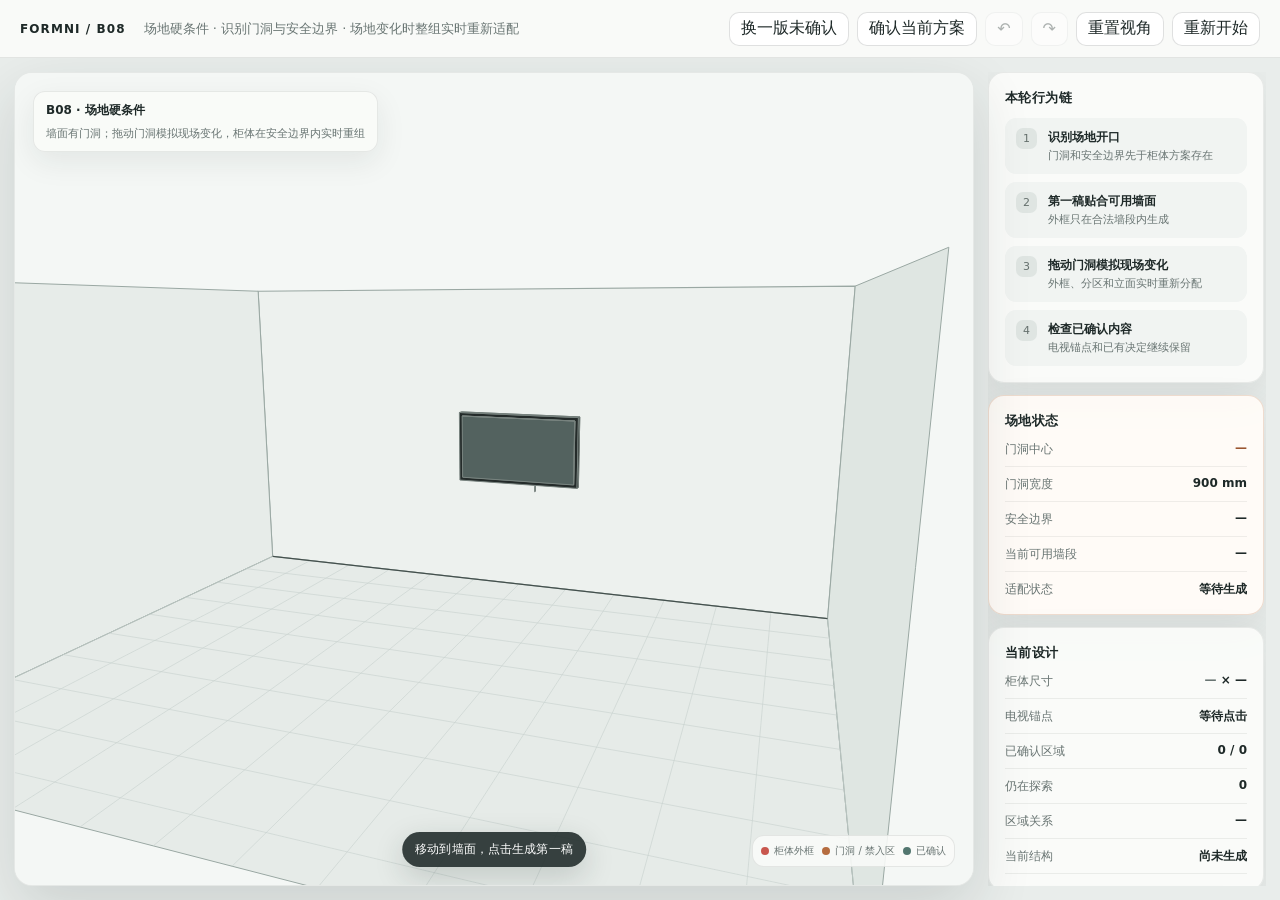
==== formni-b08/index.html @ ba7d4d64 "Add B08 site-constraint prototype" ====
<!doctype html>
<html lang="zh-CN">
<head>
<meta charset="utf-8" />
<meta name="viewport" content="width=device-width,initial-scale=1,maximum-scale=1" />
<title>Formni · B08 场地硬条件</title>
<link rel="stylesheet" href="../formni-b02/style.css" />
<style>
.region-menu{position:absolute;display:none;width:258px;padding:10px;border-radius:14px;background:rgba(250,251,249,.97);border:1px solid rgba(30,41,40,.12);box-shadow:0 18px 48px rgba(28,42,39,.2);z-index:20}
.region-menu.show{display:block}.menu-title{font-size:11px;font-weight:750;padding:2px 4px 8px}.menu-label{padding:8px 4px 6px;font-size:10px;color:#74807d;border-top:1px solid rgba(30,41,40,.08);margin-top:8px}
.menu-actions{display:grid;grid-template-columns:1fr 1fr;gap:6px}.menu-actions button{height:32px;padding:0 7px;font-size:11px;border-radius:9px}
.structure-actions button.active,.facade-actions button.active,.convergence-actions button.active{background:#32777c;color:#fff;border-color:#32777c}.structure-actions button.auto-active,.facade-actions button.auto-active{background:#dcebea;color:#245c60;border-color:rgba(50,119,124,.35)}
.convergence-actions button.confirmed{background:#52766f;color:#fff;border-color:#52766f}.convergence-actions button.explore{background:#edf3f1;color:#315c58;border-color:rgba(49,92,88,.25)}
.line{width:12px;height:3px;border-radius:2px;background:#d69235}.structure-dot{width:8px;height:8px;border-radius:50%;background:#5f817b}.decision-dot{width:8px;height:8px;border-radius:50%;background:#52766f}.site-dot{width:8px;height:8px;border-radius:50%;background:#b56c3f}
.side{overflow:auto;padding-right:2px}.side::-webkit-scrollbar{width:6px}.side::-webkit-scrollbar-thumb{background:rgba(30,41,40,.16);border-radius:6px}
.site-card{border-color:rgba(181,108,63,.22);background:rgba(255,251,247,.96)}
.site-state{color:#9a552f}.priority-list{display:grid;gap:6px;font-size:11px;color:#65706d}.priority-list div{display:flex;gap:8px;align-items:center}.priority-list b{width:18px;height:18px;border-radius:6px;background:#edf1ef;display:grid;place-items:center;font-size:10px;color:#3c4946}
</style>
</head>
<body>
<div class="app">
<header>
  <div class="brand">FORMNI / B08</div>
  <div class="title">场地硬条件 · 识别门洞与安全边界 · 场地变化时整组实时重新适配</div>
  <div class="spacer"></div>
  <div class="actions">
    <button id="nextSchemeBtn">换一版未确认</button>
    <button id="confirmAllBtn">确认当前方案</button>
    <button id="undoBtn" title="撤销">↶</button><button id="redoBtn" title="重做">↷</button>
    <button id="viewBtn">重置视角</button><button id="resetBtn">重新开始</button>
  </div>
</header>
<main>
<section class="viewport" id="viewport">
  <canvas id="canvas" aria-label="Formni 三维场地硬条件实验"></canvas>
  <div class="top-note"><b>B08 · 场地硬条件</b><span>墙面有门洞；拖动门洞模拟现场变化，柜体在安全边界内实时重组</span></div>
  <div class="prompt" id="prompt">移动到墙面，点击生成第一稿</div>
  <div class="axis-legend">
    <div class="axis-chip"><i class="dot" style="background:var(--red)"></i>柜体外框</div>
    <div class="axis-chip"><i class="site-dot"></i>门洞 / 禁入区</div>
    <div class="axis-chip"><i class="decision-dot"></i>已确认</div>
  </div>
  <div class="toast" id="toast"></div>
  <div class="region-menu" id="regionMenu">
    <div class="menu-title" id="menuTitle">功能区</div>
    <div class="menu-actions">
      <button id="splitBtn">分成两格</button><button id="mergeLeftBtn">向左合并</button>
      <button id="mergeRightBtn">向右合并</button><button id="equalBtn">整侧均分</button>
      <button id="lockBtn">锁定宽度</button>
    </div>
    <div class="menu-label">这一格怎样实现</div>
    <div class="menu-actions structure-actions">
      <button id="autoStructureBtn">系统判断</button><button id="closedStructureBtn">门柜</button>
      <button id="openStructureBtn">开放架</button><button id="drawerStructureBtn">抽屉组</button>
      <button id="mixedStructureBtn">门＋开放</button>
    </div>
    <div class="menu-label">整个立面怎样组织</div>
    <div class="menu-actions facade-actions">
      <button id="facadeAlignBtn">横线贯通</button><button id="facadeFocusBtn">设为重点</button>
      <button id="facadeBackgroundBtn">设为背景</button><button id="facadeAutoBtn">自动主次</button>
      <button id="facadeLessBtn">开放更少</button><button id="facadeMoreBtn">开放更多</button>
    </div>
    <div class="menu-label">这一格是否已经确定</div>
    <div class="menu-actions convergence-actions">
      <button id="confirmRegionBtn">确认这一格</button><button id="exploreRegionBtn">继续探索</button>
      <button id="nextLocalBtn">换一个可能</button>
    </div>
  </div>
  <div id="conflictPanel" style="display:none"><span id="conflictTitle"></span><span id="conflictText"></span><button id="adaptConflictBtn"></button><button id="releaseConflictBtn"></button><button id="keepConflictBtn"></button></div>
</section>
<aside class="side">
  <div class="card"><h3>本轮行为链</h3><div class="steps">
    <div class="step" id="stepSite"><div class="n">1</div><div><b>识别场地开口</b><span>门洞和安全边界先于柜体方案存在</span></div></div>
    <div class="step" id="stepFit"><div class="n">2</div><div><b>第一稿贴合可用墙面</b><span>外框只在合法墙段内生成</span></div></div>
    <div class="step" id="stepSiteChange"><div class="n">3</div><div><b>拖动门洞模拟现场变化</b><span>外框、分区和立面实时重新分配</span></div></div>
    <div class="step" id="stepSiteRetest"><div class="n">4</div><div><b>检查已确认内容</b><span>电视锚点和已有决定继续保留</span></div></div>
    <div class="step" id="stepConvergence" style="display:none"></div><div class="step" id="stepAlternative" style="display:none"></div><div class="step" id="stepConvergenceRetest" style="display:none"></div><div class="step" id="stepConflict" style="display:none"></div><div class="step" id="stepResolve" style="display:none"></div><div class="step" id="stepConflictRetest" style="display:none"></div><div class="step" id="stepWall" style="display:none"></div><div class="step" id="stepSeed" style="display:none"></div><div class="step" id="stepAnchor" style="display:none"></div><div class="step" id="stepRegion" style="display:none"></div><div class="step" id="stepRelation" style="display:none"></div><div class="step" id="stepRetest" style="display:none"></div><div class="step" id="stepStructure" style="display:none"></div><div class="step" id="stepStructureRetest" style="display:none"></div><div class="step" id="stepFacade" style="display:none"></div><div class="step" id="stepFacadeRetest" style="display:none"></div><div class="step" id="stepShape" style="display:none"></div>
  </div></div>
  <div class="card site-card"><h3>场地状态</h3><div class="state">
    <div class="row"><span>门洞中心</span><strong id="doorState" class="site-state">—</strong></div>
    <div class="row"><span>门洞宽度</span><strong id="doorWidthState">900 mm</strong></div>
    <div class="row"><span>安全边界</span><strong id="doorClearState">—</strong></div>
    <div class="row"><span>当前可用墙段</span><strong id="usableState">—</strong></div>
    <div class="row"><span>适配状态</span><strong id="siteFitState">等待生成</strong></div>
  </div></div>
  <div class="card"><h3>当前设计</h3><div class="state">
    <div class="row"><span>柜体尺寸</span><strong><span id="widthState">—</span> × <span id="heightState">—</span></strong></div>
    <div class="row"><span>电视锚点</span><strong id="tvState">未确认</strong></div>
    <div class="row"><span>已确认区域</span><strong id="confirmedState">0 / 0</strong></div>
    <div class="row"><span>仍在探索</span><strong id="exploringState">0</strong></div>
    <div class="row"><span>区域关系</span><strong id="relationState">—</strong></div>
    <div class="row"><span>当前结构</span><strong id="structureState">尚未生成</strong></div>
    <div style="display:none"><span id="generationState"></span><span id="decisionState"></span><span id="convergenceBar"></span><span id="targetWidthState"></span><span id="minWidthState"></span><span id="conflictReasonState"></span><span id="structureChoiceState"></span><span id="facadeDatumState"></span><span id="facadeRoleState"></span><span id="facadeOpenState"></span><span id="wallState"></span><span id="depthState"></span><span id="bottomState"></span><span id="backState"></span><span id="tvPositionState"></span><span id="leftState"></span><span id="rightState"></span><span id="selectionState"></span></div>
  </div></div>
  <div class="card"><h3>本轮规则</h3><div class="rule">
    <b>硬条件先行：</b>门洞及其安全余量先形成禁入区，柜体不能越过。<br>
    <b>实时适配：</b>拖动门洞时，外框立即贴合新的可用墙段，区域关系随之重新分配。<br>
    <b>不改身份：</b>电视、锁定尺寸、明确结构和已确认局部继续保留。<br>
    <b>场地高优先级：</b>系统审美和自动造型必须让位于建筑开口。
  </div></div>
  <div class="footer">本轮只加入一个门洞硬条件，用来验证“真实场地变化如何改写方案”。</div>
</aside>
</main>
</div>
<script src="../formni-b02/app-1.js"></script>
<script src="../formni-b02/app-2.js"></script>
<script src="../formni-b02/app-3.js"></script>
<script src="../formni-b02/app-4.js"></script>
<script src="../formni-b03/b03.js"></script>
<script src="../formni-b04/b04.js"></script>
<script src="../formni-b05/b05.js"></script>
<script src="../formni-b06/b06.js"></script>
<script src="../formni-b07/b07.js"></script>
<script src="b08.js"></script>
</body>
</html>
---- formni-b02/style.css ----
:root{
    --bg:#e9edeb;
    --paper:#f8faf8;
    --line:#1e2928;
    --muted:#697573;
    --accent:#32777c;
    --accent-soft:#dcebea;
    --red:#c8564d;
    --blue:#4b78bb;
    --green:#4f916e;
    --gold:#c8973b;
    --shadow:0 22px 60px rgba(28,42,39,.14);
  }
  *{box-sizing:border-box}
  html,body{height:100%;margin:0;overflow:hidden;background:var(--bg);font-family:Inter,"PingFang SC","Microsoft YaHei",system-ui,sans-serif;color:var(--line)}
  button{font:inherit}
  .app{height:100%;display:grid;grid-template-rows:58px 1fr}
  header{display:flex;align-items:center;gap:18px;padding:0 20px;background:rgba(250,251,249,.94);border-bottom:1px solid rgba(30,41,40,.1);backdrop-filter:blur(18px);z-index:10}
  .brand{font-size:12px;font-weight:780;letter-spacing:.09em}
  .title{font-size:13px;color:var(--muted)}
  .spacer{flex:1}
  .actions{display:flex;gap:8px}
  button{height:34px;border:1px solid rgba(30,41,40,.14);border-radius:10px;background:#fff;color:var(--line);padding:0 11px;cursor:pointer;transition:.16s}
  button:hover{background:#f5f9f7;border-color:rgba(50,119,124,.45)}
  button:disabled{opacity:.35;cursor:default}
  main{min-height:0;display:grid;grid-template-columns:minmax(0,1fr) 278px;gap:14px;padding:14px}
  .viewport{position:relative;min-width:0;overflow:hidden;border-radius:18px;background:#f6f8f6;border:1px solid rgba(30,41,40,.08);box-shadow:var(--shadow)}
  canvas{width:100%;height:100%;display:block;touch-action:none;user-select:none;cursor:default}
  .top-note{position:absolute;left:18px;top:18px;padding:10px 12px;border-radius:12px;background:rgba(250,251,249,.9);border:1px solid rgba(30,41,40,.09);box-shadow:0 10px 30px rgba(28,42,39,.08);pointer-events:none}
  .top-note b{display:block;font-size:12px;margin-bottom:3px}
  .top-note span{font-size:11px;color:var(--muted)}
  .prompt{position:absolute;left:50%;bottom:18px;transform:translateX(-50%);padding:9px 13px;border-radius:999px;background:rgba(30,41,40,.88);color:white;font-size:12px;letter-spacing:.01em;pointer-events:none;white-space:nowrap;box-shadow:0 10px 30px rgba(28,42,39,.18)}
  .axis-legend{position:absolute;right:18px;bottom:18px;display:flex;gap:8px;padding:8px;border-radius:12px;background:rgba(250,251,249,.88);border:1px solid rgba(30,41,40,.09);pointer-events:none}
  .axis-chip{display:flex;align-items:center;gap:5px;font-size:10px;color:var(--muted)}
  .dot{width:8px;height:8px;border-radius:50%}
  .side{display:flex;flex-direction:column;gap:12px;min-height:0}
  .card{padding:16px;border-radius:16px;background:rgba(250,251,249,.96);border:1px solid rgba(30,41,40,.08);box-shadow:0 14px 38px rgba(28,42,39,.09)}
  .card h3{margin:0 0 11px;font-size:13px;letter-spacing:.03em}
  .state{display:grid;gap:9px}
  .row{display:flex;justify-content:space-between;gap:12px;padding-bottom:8px;border-bottom:1px solid rgba(30,41,40,.07);font-size:12px}
  .row:last-child{border-bottom:0;padding-bottom:0}
  .row span:first-child{color:var(--muted)}
  .row strong{text-align:right;font-weight:670}
  .steps{display:grid;gap:8px}
  .step{display:grid;grid-template-columns:23px 1fr;gap:9px;padding:9px 10px;border:1px solid transparent;border-radius:11px;background:#f1f4f2}
  .step .n{width:21px;height:21px;border-radius:7px;background:#dfe5e2;color:#66716e;display:grid;place-items:center;font-size:11px}
  .step b{display:block;font-size:12px;margin:1px 0 2px}
  .step span{display:block;font-size:11px;color:var(--muted);line-height:1.45}
  .step.on{background:var(--accent-soft);border-color:rgba(50,119,124,.2)}
  .step.on .n{background:var(--accent);color:white}
  .rule{font-size:11px;line-height:1.65;color:var(--muted)}
  .rule b{color:var(--line)}
  .footer{margin-top:auto;padding:0 8px 4px;font-size:11px;color:var(--muted);line-height:1.55}
  .toast{position:absolute;left:50%;top:18px;transform:translate(-50%,-10px);opacity:0;transition:.2s;padding:9px 12px;border-radius:10px;background:#1e2928;color:#fff;font-size:12px;pointer-events:none}
  .toast.show{opacity:1;transform:translate(-50%,0)}
  @media(max-width:920px){main{grid-template-columns:1fr}.side{display:none}.title{display:none}}
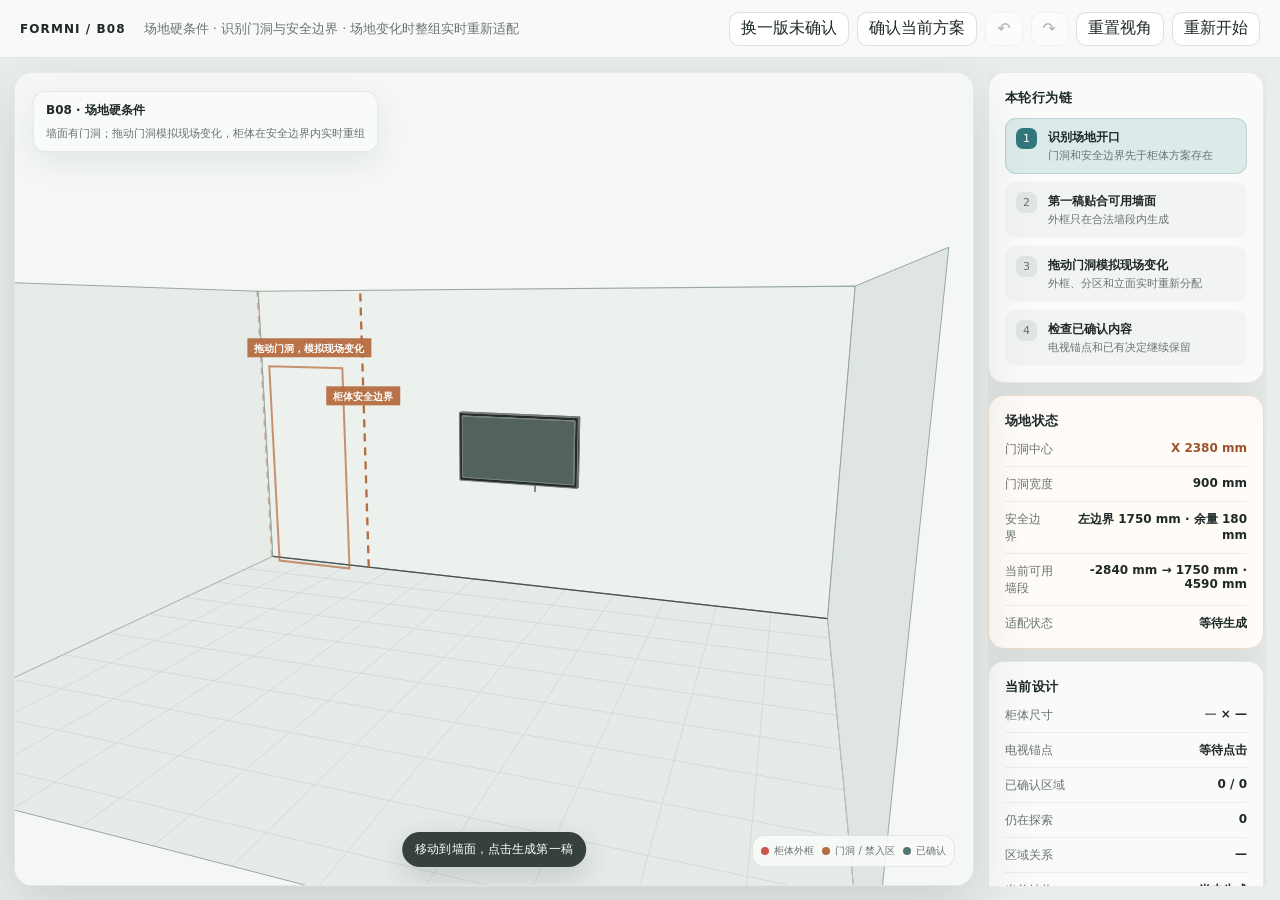
==== commit e67bf250: "Restore B07 conflict UI in B08" ====
--- a/formni-b08/index.html
+++ b/formni-b08/index.html
@@ -14,7 +14,9 @@
 .line{width:12px;height:3px;border-radius:2px;background:#d69235}.structure-dot{width:8px;height:8px;border-radius:50%;background:#5f817b}.decision-dot{width:8px;height:8px;border-radius:50%;background:#52766f}.site-dot{width:8px;height:8px;border-radius:50%;background:#b56c3f}
 .side{overflow:auto;padding-right:2px}.side::-webkit-scrollbar{width:6px}.side::-webkit-scrollbar-thumb{background:rgba(30,41,40,.16);border-radius:6px}
 .site-card{border-color:rgba(181,108,63,.22);background:rgba(255,251,247,.96)}
-.site-state{color:#9a552f}.priority-list{display:grid;gap:6px;font-size:11px;color:#65706d}.priority-list div{display:flex;gap:8px;align-items:center}.priority-list b{width:18px;height:18px;border-radius:6px;background:#edf1ef;display:grid;place-items:center;font-size:10px;color:#3c4946}
+.site-state{color:#9a552f}.constraint-dot{width:8px;height:8px;border-radius:50%;background:#bd5147}.priority-list{display:grid;gap:6px;font-size:11px;color:#65706d}.priority-list div{display:flex;gap:8px;align-items:center}.priority-list b{width:18px;height:18px;border-radius:6px;background:#edf1ef;display:grid;place-items:center;font-size:10px;color:#3c4946}
+.conflict-panel{position:absolute;left:50%;top:72px;transform:translate(-50%,-12px);width:min(520px,calc(100% - 36px));padding:14px 15px;border-radius:15px;background:rgba(255,249,247,.97);border:1px solid rgba(189,81,71,.35);box-shadow:0 18px 50px rgba(95,35,31,.18);z-index:25;opacity:0;pointer-events:none;transition:.18s}
+.conflict-panel.show{opacity:1;transform:translate(-50%,0);pointer-events:auto}.conflict-head{display:flex;align-items:center;gap:9px;font-size:12px;font-weight:780;color:#8d332c}.conflict-text{font-size:11px;line-height:1.55;color:#6f4b47;margin:7px 0 10px}.conflict-actions{display:flex;gap:7px;flex-wrap:wrap}.conflict-actions button{height:31px;font-size:11px}.conflict-actions .danger{background:#bd5147;color:#fff;border-color:#bd5147}.conflict-actions .soft{background:#fff2ef;color:#8d332c;border-color:rgba(189,81,71,.25)}
 </style>
 </head>
 <body>
@@ -66,7 +68,15 @@
       <button id="nextLocalBtn">换一个可能</button>
     </div>
   </div>
-  <div id="conflictPanel" style="display:none"><span id="conflictTitle"></span><span id="conflictText"></span><button id="adaptConflictBtn"></button><button id="releaseConflictBtn"></button><button id="keepConflictBtn"></button></div>
+  <div class="conflict-panel" id="conflictPanel">
+    <div class="conflict-head"><i class="constraint-dot"></i><span id="conflictTitle">目标尺寸与当前决定冲突</span></div>
+    <div class="conflict-text" id="conflictText">系统已停在最后一个合法尺寸。</div>
+    <div class="conflict-actions">
+      <button id="adaptConflictBtn" class="danger">只调整未确认部分</button>
+      <button id="releaseConflictBtn" class="soft">放开一个已确认</button>
+      <button id="keepConflictBtn">保留当前尺寸</button>
+    </div>
+  </div>
 </section>
 <aside class="side">
   <div class="card"><h3>本轮行为链</h3><div class="steps">
